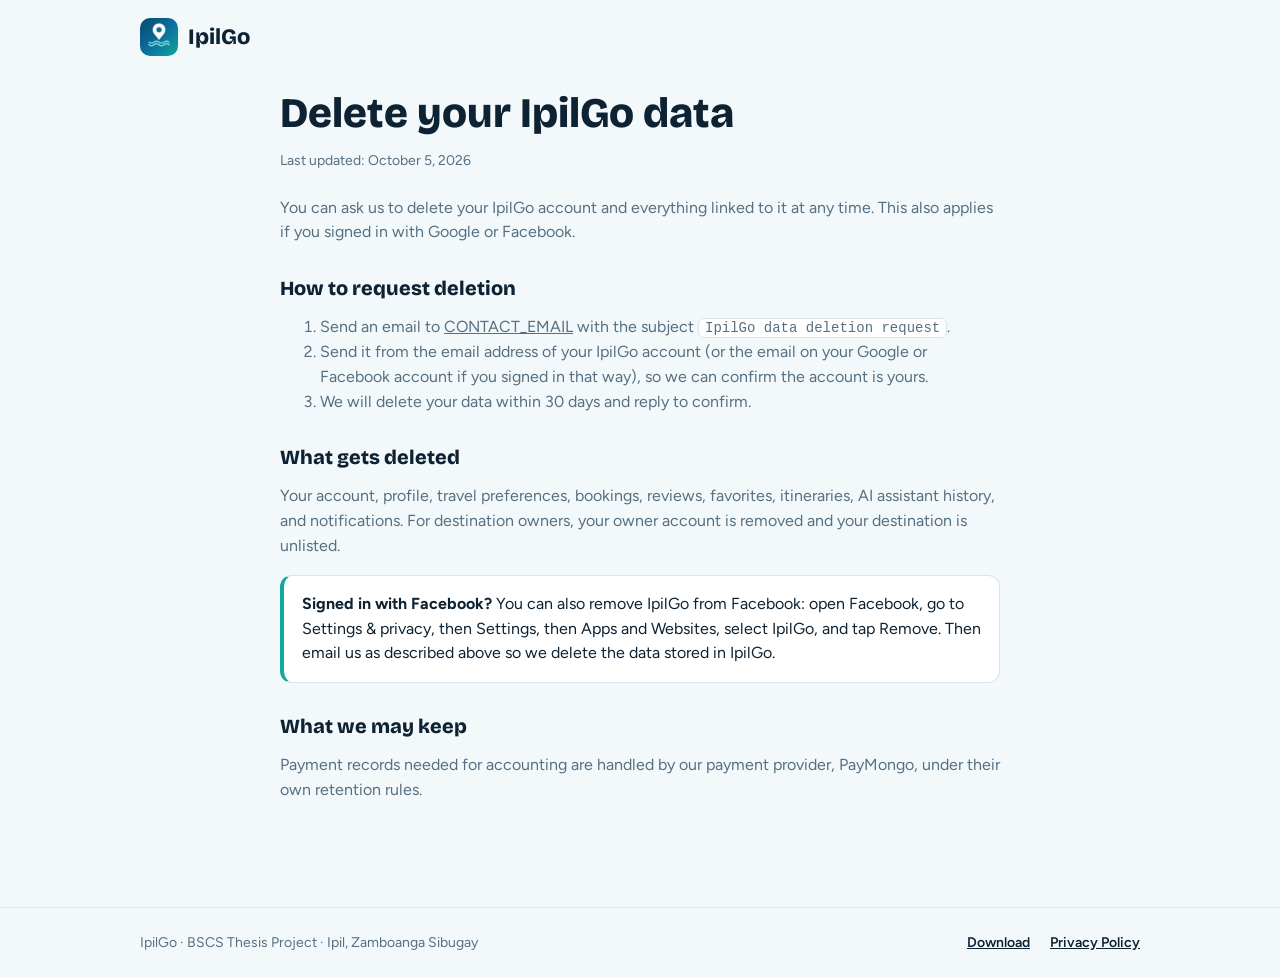
==== data-deletion.html @ b79d1ec6 "IpilGo download site: landing page, privacy policy, data deletion, version.json Co-Authored-By: Clau" ====
<!doctype html>
<html lang="en">
<head>
<meta charset="utf-8">
<meta name="viewport" content="width=device-width, initial-scale=1">
<title>Data Deletion · IpilGo</title>
<link rel="icon" type="image/png" href="img/favicon.png">
<link rel="preconnect" href="https://fonts.googleapis.com">
<link rel="stylesheet" href="https://fonts.googleapis.com/css2?family=Bricolage+Grotesque:opsz,wght@12..96,800&family=Figtree:wght@400;600;700&display=swap">
<link rel="stylesheet" href="styles.css">
</head>
<body>
<header class="site">
  <div class="wrap"><a class="brand" href="./"><img src="img/tourist-icon.png" alt="">IpilGo</a></div>
</header>

<main class="wrap doc">
  <h1>Delete your IpilGo data</h1>
  <p class="updated">Last updated: October 5, 2026</p>

  <p>You can ask us to delete your IpilGo account and everything linked to it at any time. This also applies if you signed in with Google or Facebook.</p>

  <h2>How to request deletion</h2>
  <ol>
    <li>Send an email to <a href="mailto:CONTACT_EMAIL?subject=IpilGo%20data%20deletion%20request">CONTACT_EMAIL</a> with the subject <code>IpilGo data deletion request</code>.</li>
    <li>Send it from the email address of your IpilGo account (or the email on your Google or Facebook account if you signed in that way), so we can confirm the account is yours.</li>
    <li>We will delete your data within 30 days and reply to confirm.</li>
  </ol>

  <h2>What gets deleted</h2>
  <p>Your account, profile, travel preferences, bookings, reviews, favorites, itineraries, AI assistant history, and notifications. For destination owners, your owner account is removed and your destination is unlisted.</p>

  <div class="callout">
    <b>Signed in with Facebook?</b> You can also remove IpilGo from Facebook: open Facebook, go to Settings &amp; privacy, then Settings, then Apps and Websites, select IpilGo, and tap Remove. Then email us as described above so we delete the data stored in IpilGo.
  </div>

  <h2>What we may keep</h2>
  <p>Payment records needed for accounting are handled by our payment provider, PayMongo, under their own retention rules.</p>
</main>

<footer class="site">
  <div class="wrap">
    <span>IpilGo · BSCS Thesis Project · Ipil, Zamboanga Sibugay</span>
    <div class="links"><a href="./">Download</a><a href="privacy.html">Privacy Policy</a></div>
  </div>
</footer>
</body>
</html>
---- styles.css ----
/* IpilGo public site: ocean palette shared with the apps. */
:root {
  --bg: #F3F8FA;
  --surface: #FFFFFF;
  --fg: #0D2233;
  --muted: #557083;
  --line: #D6E4EB;
  --ocean: #0B6E9E;
  --deep: #064B6D;
  --teal: #12A89D;
  --gold: #F5B649;
  --night: #0D2233;
  --display: "Bricolage Grotesque", "Segoe UI", system-ui, sans-serif;
  --body: "Figtree", "Segoe UI", system-ui, sans-serif;
  color-scheme: light;
}
@media (prefers-color-scheme: dark) {
  :root {
    --bg: #08141D; --surface: #0F2230; --fg: #E6F1F6; --muted: #93AEBF; --line: #1E3A4C;
    --ocean: #3AA6DA; color-scheme: dark;
  }
}
* { box-sizing: border-box; }
html { -webkit-text-size-adjust: 100%; }
body { margin: 0; background: var(--bg); color: var(--fg); font-family: var(--body); font-size: 16px; line-height: 1.55; }
img { max-width: 100%; }
.wrap { max-width: 1040px; margin: 0 auto; padding-inline: 20px; }
h1, h2, h3 { font-family: var(--display); text-wrap: balance; margin: 0; line-height: 1.1; }
a { color: inherit; }
a:focus-visible, button:focus-visible { outline: 3px solid var(--gold); outline-offset: 2px; }

header.site { padding-block: 18px; }
.brand { display: inline-flex; align-items: center; gap: 10px; font-family: var(--display); font-weight: 800; font-size: 22px; text-decoration: none; }
.brand img { width: 38px; height: 38px; border-radius: 10px; }

.hero { position: relative; overflow: hidden; color: #fff;
  background: linear-gradient(135deg, #064B6D 0%, #0B6E9E 55%, #12A89D 100%); }
.hero canvas { position: absolute; inset: auto 0 0 0; width: 100%; height: 120px; opacity: .35; }
.hero .wrap { position: relative; padding-block: 64px 96px; display: grid; gap: 18px; }
.eyebrow { text-transform: uppercase; letter-spacing: .14em; font-size: 12px; font-weight: 700; opacity: .85; }
.hero h1 { font-size: clamp(36px, 6vw, 60px); font-weight: 800; max-width: 14ch; }
.hero p { font-size: 18px; max-width: 52ch; opacity: .92; margin: 0; }

.apps { margin-top: -56px; position: relative; display: grid; grid-template-columns: repeat(auto-fit, minmax(300px, 1fr)); gap: 20px; }
.app { background: var(--surface); border: 1px solid var(--line); border-radius: 18px; padding: 24px;
  display: grid; grid-template-columns: 1fr auto; gap: 20px; box-shadow: 0 12px 30px -18px rgba(6,75,109,.45); min-width: 0; }
.app .info { display: grid; gap: 10px; align-content: start; min-width: 0; }
.app .icon { width: 56px; height: 56px; border-radius: 14px; }
.app h2 { font-size: 24px; font-weight: 800; }
.app p { margin: 0; color: var(--muted); font-size: 15px; }
.meta { font-size: 13px; color: var(--muted); font-variant-numeric: tabular-nums; }
.btn { display: inline-flex; align-items: center; justify-content: center; gap: 8px; font-weight: 700; font-size: 15px;
  padding: 12px 18px; border-radius: 12px; text-decoration: none; border: 0; font-family: var(--body); justify-self: start; }
.btn svg { width: 18px; height: 18px; }
.app.tourist .btn { background: var(--ocean); color: #fff; }
.app.owner .btn { background: var(--night); color: var(--gold); outline: 1px solid #2A4558; }
.qr { display: grid; gap: 6px; justify-items: center; align-content: start; }
.qr .box { background: #fff; padding: 8px; border-radius: 10px; border: 1px solid var(--line); width: 128px; height: 128px; }
.qr .box img, .qr .box canvas { width: 110px !important; height: 110px !important; display: block; }
.qr span { font-size: 12px; color: var(--muted); }
@media (max-width: 440px) { .app { grid-template-columns: 1fr; } .qr { justify-items: start; } }

section.block { padding-block: 64px 8px; }
section.block h2 { font-size: 30px; font-weight: 800; margin-bottom: 8px; }
.lede { color: var(--muted); margin: 0 0 28px; max-width: 60ch; }
.steps { list-style: none; padding: 0; margin: 0; display: grid; grid-template-columns: repeat(auto-fit, minmax(220px, 1fr)); gap: 16px; counter-reset: s; }
.steps li { counter-increment: s; display: grid; gap: 8px; align-content: start; padding: 20px; border-radius: 14px; background: var(--surface); border: 1px solid var(--line); }
.steps li::before { content: counter(s); font-family: var(--display); font-weight: 800; font-size: 15px; width: 30px; height: 30px; border-radius: 50%;
  display: grid; place-items: center; background: var(--teal); color: #fff; }
.steps b { font-size: 16px; }
.steps span { color: var(--muted); font-size: 14px; }
.prompt { font-size: 13px; background: var(--bg); border: 1px dashed var(--line); border-radius: 8px; padding: 8px 10px; }
.prompt em { font-style: normal; font-weight: 700; color: var(--ocean); }
.faq { display: grid; gap: 10px; max-width: 760px; }
.faq details { background: var(--surface); border: 1px solid var(--line); border-radius: 12px; padding: 14px 18px; }
.faq summary { font-weight: 700; cursor: pointer; }
.faq p { margin: 10px 0 0; color: var(--muted); font-size: 15px; }

footer.site { margin-top: 64px; border-top: 1px solid var(--line); padding-block: 24px; font-size: 14px; color: var(--muted); }
footer.site .wrap { display: flex; justify-content: space-between; gap: 16px; flex-wrap: wrap; }
footer.site .links { display: flex; gap: 20px; flex-wrap: wrap; font-weight: 600; color: var(--fg); }

/* Legal pages */
.doc { max-width: 760px; padding-block: 8px 24px; }
.doc h1 { font-size: clamp(30px, 5vw, 42px); font-weight: 800; margin-bottom: 8px; }
.doc h2 { font-size: 20px; font-weight: 800; margin-top: 32px; margin-bottom: 8px; }
.doc p, .doc li { color: var(--muted); }
.doc .updated { font-size: 14px; margin-bottom: 24px; }
.doc .callout { background: var(--surface); border: 1px solid var(--line); border-left: 4px solid var(--teal); border-radius: 12px; padding: 16px 18px; color: var(--fg); }
.doc code { background: var(--surface); border: 1px solid var(--line); border-radius: 6px; padding: 1px 6px; font-size: 14px; }
@media (prefers-reduced-motion: reduce) { .hero canvas { display: none; } }
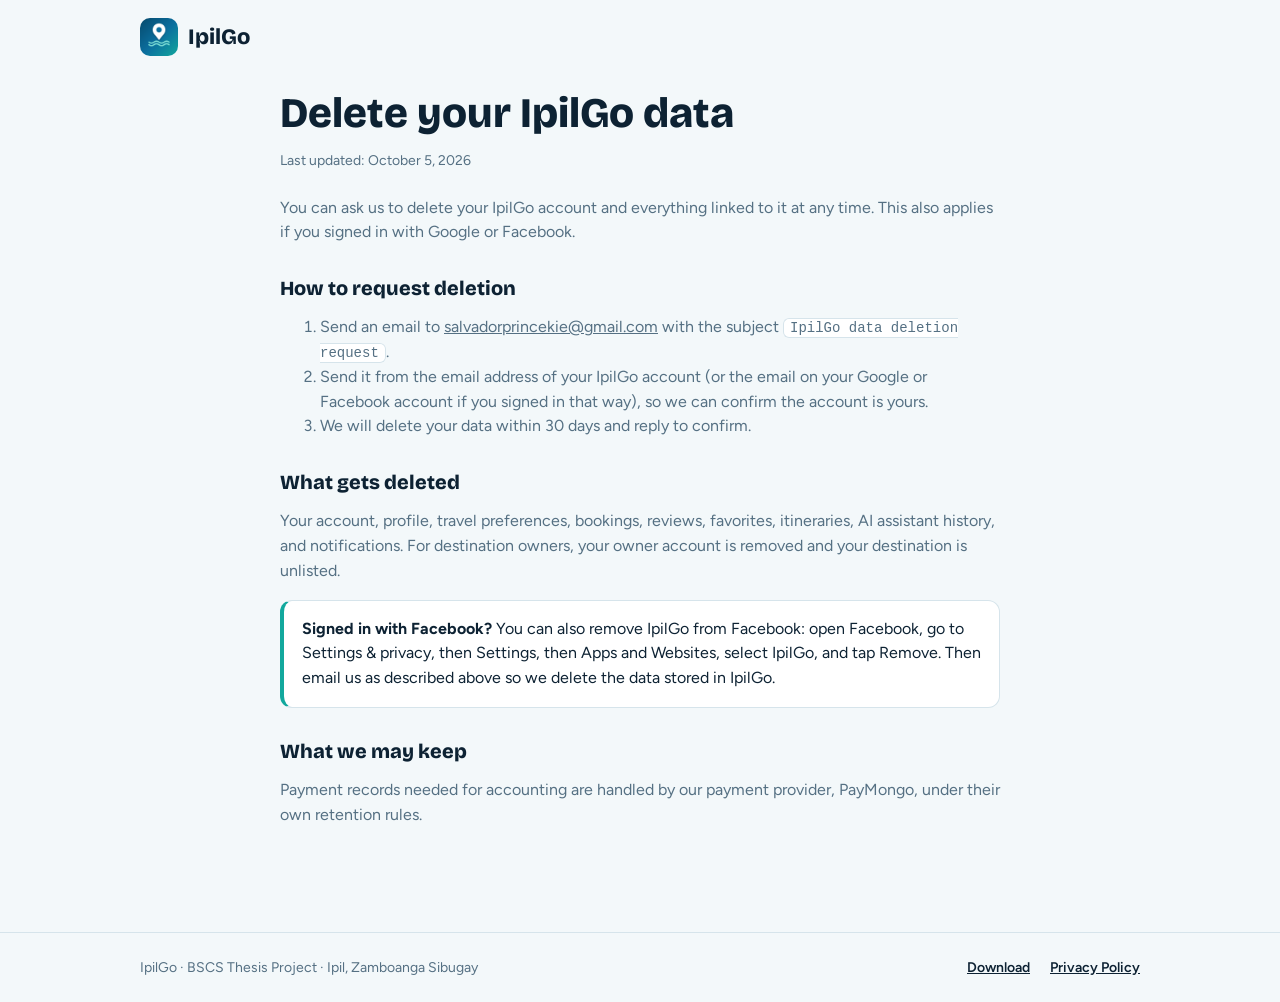
==== commit 2713e4df: "Set contact email on privacy and data deletion pages Co-Authored-By: Claude Opus 5.5 <noreply@anthro" ====
--- a/data-deletion.html
+++ b/data-deletion.html
@@ -22,7 +22,7 @@
 
   <h2>How to request deletion</h2>
   <ol>
-    <li>Send an email to <a href="mailto:CONTACT_EMAIL?subject=IpilGo%20data%20deletion%20request">CONTACT_EMAIL</a> with the subject <code>IpilGo data deletion request</code>.</li>
+    <li>Send an email to <a href="mailto:salvadorprincekie@gmail.com?subject=IpilGo%20data%20deletion%20request">salvadorprincekie@gmail.com</a> with the subject <code>IpilGo data deletion request</code>.</li>
     <li>Send it from the email address of your IpilGo account (or the email on your Google or Facebook account if you signed in that way), so we can confirm the account is yours.</li>
     <li>We will delete your data within 30 days and reply to confirm.</li>
   </ol>
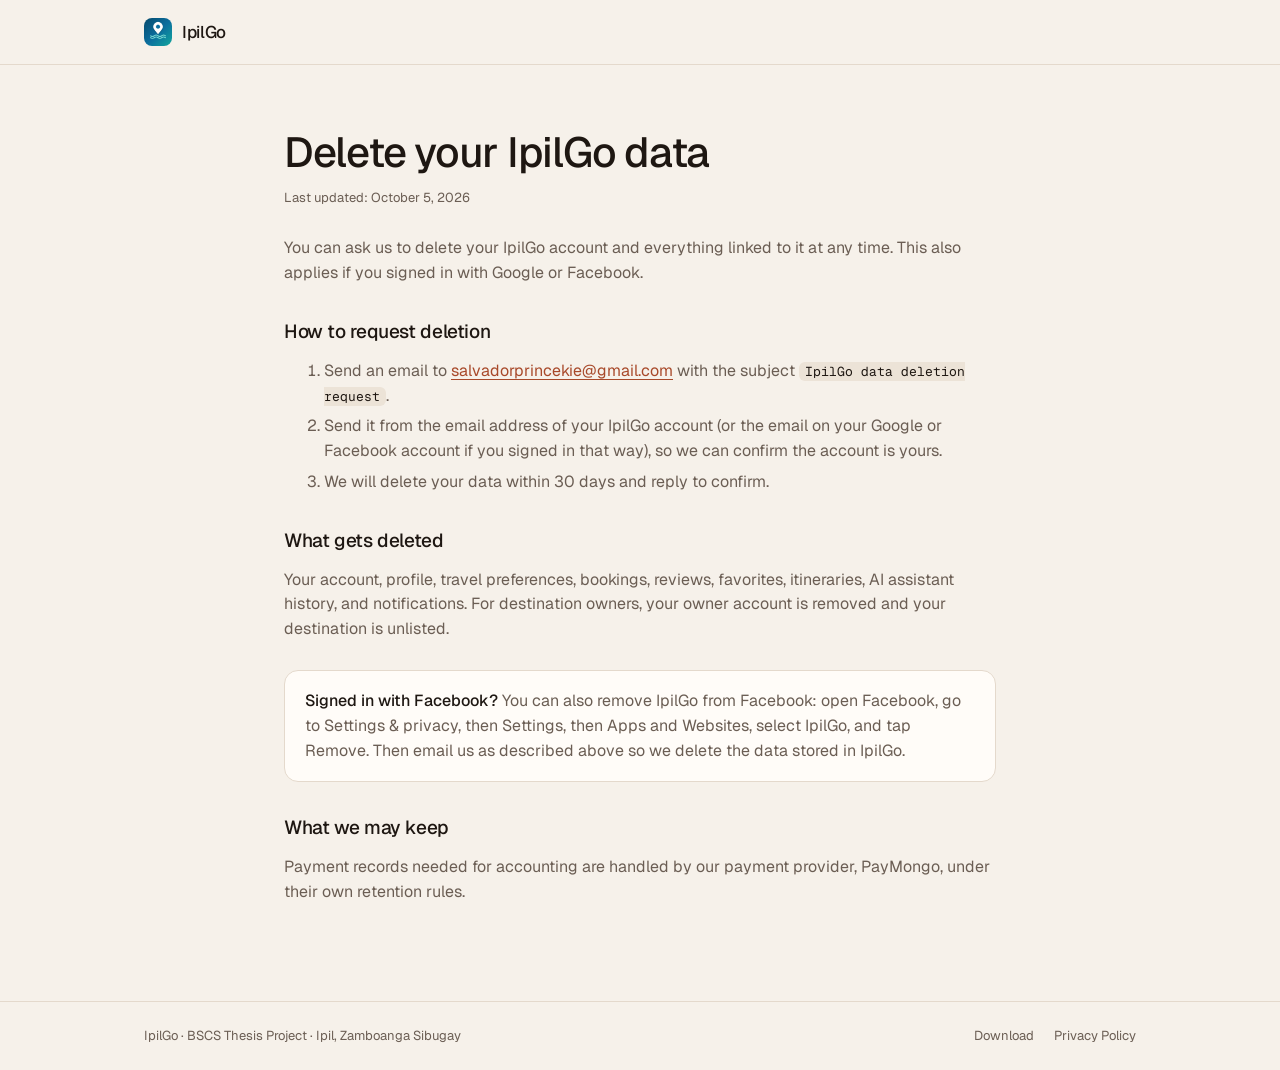
==== commit 364ab809: "Website: restyle download site in the shared IpilGo design system Geist type, warm neutral tokens wi" ====
--- a/data-deletion.html
+++ b/data-deletion.html
@@ -6,7 +6,7 @@
 <title>Data Deletion · IpilGo</title>
 <link rel="icon" type="image/png" href="img/favicon.png">
 <link rel="preconnect" href="https://fonts.googleapis.com">
-<link rel="stylesheet" href="https://fonts.googleapis.com/css2?family=Bricolage+Grotesque:opsz,wght@12..96,800&family=Figtree:wght@400;600;700&display=swap">
+<link rel="stylesheet" href="https://fonts.googleapis.com/css2?family=Geist:wght@400;500&family=Geist+Mono:wght@400&display=swap">
 <link rel="stylesheet" href="styles.css">
 </head>
 <body>
--- a/styles.css
+++ b/styles.css
@@ -1,91 +1,106 @@
-/* IpilGo public site: ocean palette shared with the apps. */
+/* IpilGo public site: same "quiet premium" tokens as the apps
+   (src/design/tokens.ts in tourist/owner, index.css in admin).
+   Geist, 1px hairlines instead of shadows, one terracotta accent,
+   Lucide-style line icons at 1.75 stroke. Light + dark follow the system. */
 :root {
-  --bg: #F3F8FA;
-  --surface: #FFFFFF;
-  --fg: #0D2233;
-  --muted: #557083;
-  --line: #D6E4EB;
-  --ocean: #0B6E9E;
-  --deep: #064B6D;
-  --teal: #12A89D;
-  --gold: #F5B649;
-  --night: #0D2233;
-  --display: "Bricolage Grotesque", "Segoe UI", system-ui, sans-serif;
-  --body: "Figtree", "Segoe UI", system-ui, sans-serif;
+  --bg: #F6F1EA; --surface: #FFFCF8; --text: #1E1712; --muted: #6B5E54; --border: #E4D9CC;
+  --accent: #A8492A; --on-accent: #FFFFFF; --placeholder: #ECE3D7; --none: #A99B8F;
+  --radius: 14px; --radius-sm: 10px;
+  --font: "Geist", ui-sans-serif, system-ui, -apple-system, "Segoe UI", sans-serif;
+  --mono: "Geist Mono", ui-monospace, "SF Mono", Menlo, monospace;
   color-scheme: light;
 }
 @media (prefers-color-scheme: dark) {
   :root {
-    --bg: #08141D; --surface: #0F2230; --fg: #E6F1F6; --muted: #93AEBF; --line: #1E3A4C;
-    --ocean: #3AA6DA; color-scheme: dark;
+    --bg: #14100D; --surface: #1C1714; --text: #F3ECE4; --muted: #A9998C; --border: #2F2721;
+    --accent: #E39372; --on-accent: #24120A; --placeholder: #241D18; --none: #6E625A;
+    color-scheme: dark;
   }
 }
 * { box-sizing: border-box; }
 html { -webkit-text-size-adjust: 100%; }
-body { margin: 0; background: var(--bg); color: var(--fg); font-family: var(--body); font-size: 16px; line-height: 1.55; }
+body { margin: 0; background: var(--bg); color: var(--text); font-family: var(--font); font-size: 16px; line-height: 1.55;
+  -webkit-font-smoothing: antialiased; }
 img { max-width: 100%; }
-.wrap { max-width: 1040px; margin: 0 auto; padding-inline: 20px; }
-h1, h2, h3 { font-family: var(--display); text-wrap: balance; margin: 0; line-height: 1.1; }
+.wrap { max-width: 1040px; margin: 0 auto; padding-inline: 24px; }
+h1, h2, h3 { font-weight: 500; letter-spacing: -0.03em; text-wrap: balance; margin: 0; line-height: 1.1; }
 a { color: inherit; }
-a:focus-visible, button:focus-visible { outline: 3px solid var(--gold); outline-offset: 2px; }
+a:focus-visible, button:focus-visible, summary:focus-visible { outline: 2px solid var(--accent); outline-offset: 3px; border-radius: 4px; }
+.icon-line { width: 16px; height: 16px; fill: none; stroke: currentColor; stroke-width: 1.75; stroke-linecap: round; stroke-linejoin: round; flex-shrink: 0; }
+.label { text-transform: uppercase; letter-spacing: .08em; font-size: 12px; font-weight: 500; color: var(--muted); }
 
-header.site { padding-block: 18px; }
-.brand { display: inline-flex; align-items: center; gap: 10px; font-family: var(--display); font-weight: 800; font-size: 22px; text-decoration: none; }
-.brand img { width: 38px; height: 38px; border-radius: 10px; }
+header.site { border-bottom: 1px solid var(--border); }
+header.site .wrap { display: flex; align-items: center; justify-content: space-between; gap: 16px; height: 64px; }
+.brand { display: inline-flex; align-items: center; gap: 10px; font-weight: 500; font-size: 17px; letter-spacing: -0.02em; text-decoration: none; }
+.brand img { width: 28px; height: 28px; border-radius: 8px; }
+header.site nav { display: flex; gap: 24px; font-size: 14px; color: var(--muted); }
+header.site nav a { text-decoration: none; }
+header.site nav a:hover { color: var(--text); }
+@media (max-width: 480px) { header.site nav { display: none; } }
 
-.hero { position: relative; overflow: hidden; color: #fff;
-  background: linear-gradient(135deg, #064B6D 0%, #0B6E9E 55%, #12A89D 100%); }
-.hero canvas { position: absolute; inset: auto 0 0 0; width: 100%; height: 120px; opacity: .35; }
-.hero .wrap { position: relative; padding-block: 64px 96px; display: grid; gap: 18px; }
-.eyebrow { text-transform: uppercase; letter-spacing: .14em; font-size: 12px; font-weight: 700; opacity: .85; }
-.hero h1 { font-size: clamp(36px, 6vw, 60px); font-weight: 800; max-width: 14ch; }
-.hero p { font-size: 18px; max-width: 52ch; opacity: .92; margin: 0; }
+.hero .wrap { padding-block: 72px 48px; display: grid; gap: 18px; }
+.hero h1 { font-size: clamp(36px, 6vw, 60px); max-width: 15ch; }
+.hero p { font-size: 18px; max-width: 52ch; color: var(--muted); margin: 0; }
 
-.apps { margin-top: -56px; position: relative; display: grid; grid-template-columns: repeat(auto-fit, minmax(300px, 1fr)); gap: 20px; }
-.app { background: var(--surface); border: 1px solid var(--line); border-radius: 18px; padding: 24px;
-  display: grid; grid-template-columns: 1fr auto; gap: 20px; box-shadow: 0 12px 30px -18px rgba(6,75,109,.45); min-width: 0; }
+.apps { display: grid; grid-template-columns: repeat(auto-fit, minmax(300px, 1fr));
+  background: var(--surface); border: 1px solid var(--border); border-radius: var(--radius); overflow: hidden; }
+.app { padding: 28px; display: grid; grid-template-columns: 1fr auto; gap: 24px; min-width: 0; }
+.app + .app { border-left: 1px solid var(--border); }
+@media (max-width: 680px) { .app + .app { border-left: 0; border-top: 1px solid var(--border); } }
 .app .info { display: grid; gap: 10px; align-content: start; min-width: 0; }
-.app .icon { width: 56px; height: 56px; border-radius: 14px; }
-.app h2 { font-size: 24px; font-weight: 800; }
+.app .icon { width: 48px; height: 48px; border-radius: var(--radius-sm); margin-bottom: 6px; }
+.app h2 { font-size: 22px; }
 .app p { margin: 0; color: var(--muted); font-size: 15px; }
 .meta { font-size: 13px; color: var(--muted); font-variant-numeric: tabular-nums; }
-.btn { display: inline-flex; align-items: center; justify-content: center; gap: 8px; font-weight: 700; font-size: 15px;
-  padding: 12px 18px; border-radius: 12px; text-decoration: none; border: 0; font-family: var(--body); justify-self: start; }
-.btn svg { width: 18px; height: 18px; }
-.app.tourist .btn { background: var(--ocean); color: #fff; }
-.app.owner .btn { background: var(--night); color: var(--gold); outline: 1px solid #2A4558; }
-.qr { display: grid; gap: 6px; justify-items: center; align-content: start; }
-.qr .box { background: #fff; padding: 8px; border-radius: 10px; border: 1px solid var(--line); width: 128px; height: 128px; }
+.btn { display: inline-flex; align-items: center; justify-content: center; gap: 8px; font-weight: 500; font-size: 14px; height: 42px;
+  padding: 0 18px; border-radius: var(--radius-sm); text-decoration: none; font-family: var(--font); justify-self: start; margin-top: 8px;
+  background: var(--accent); color: var(--on-accent); border: 1px solid var(--accent); transition: opacity .15s; }
+.btn:hover { opacity: .92; }
+.btn.outline { background: transparent; color: var(--text); border-color: var(--border); }
+.btn.outline:hover { opacity: 1; border-color: var(--text); }
+.qr { display: grid; gap: 8px; justify-items: center; align-content: start; }
+.qr .box { background: #FFFCF8; padding: 8px; border-radius: var(--radius-sm); border: 1px solid var(--border); width: 128px; height: 128px; }
 .qr .box img, .qr .box canvas { width: 110px !important; height: 110px !important; display: block; }
 .qr span { font-size: 12px; color: var(--muted); }
 @media (max-width: 440px) { .app { grid-template-columns: 1fr; } .qr { justify-items: start; } }
 
-section.block { padding-block: 64px 8px; }
-section.block h2 { font-size: 30px; font-weight: 800; margin-bottom: 8px; }
+section.block { padding-block: 80px 0; }
+section.block h2 { font-size: 30px; margin-bottom: 10px; }
 .lede { color: var(--muted); margin: 0 0 28px; max-width: 60ch; }
-.steps { list-style: none; padding: 0; margin: 0; display: grid; grid-template-columns: repeat(auto-fit, minmax(220px, 1fr)); gap: 16px; counter-reset: s; }
-.steps li { counter-increment: s; display: grid; gap: 8px; align-content: start; padding: 20px; border-radius: 14px; background: var(--surface); border: 1px solid var(--line); }
-.steps li::before { content: counter(s); font-family: var(--display); font-weight: 800; font-size: 15px; width: 30px; height: 30px; border-radius: 50%;
-  display: grid; place-items: center; background: var(--teal); color: #fff; }
-.steps b { font-size: 16px; }
+.notice { display: flex; gap: 10px; align-items: flex-start; max-width: 760px; margin: -8px 0 32px; font-size: 14px; color: var(--muted); }
+.notice .icon-line { margin-top: 3px; color: var(--text); }
+.notice b { color: var(--text); font-weight: 500; }
+.faq a, .doc a { color: var(--accent); text-underline-offset: 3px; }
+.steps { list-style: none; padding: 0; margin: 0; display: grid; grid-template-columns: repeat(auto-fit, minmax(220px, 1fr));
+  border-top: 1px solid var(--border); counter-reset: s; }
+.steps li { counter-increment: s; display: grid; gap: 6px; align-content: start; padding: 20px 24px 20px 0; }
+.steps li::before { content: counter(s, decimal-leading-zero); font-family: var(--mono); font-size: 13px; color: var(--accent); margin-bottom: 6px; }
+.steps b { font-size: 16px; font-weight: 500; }
 .steps span { color: var(--muted); font-size: 14px; }
-.prompt { font-size: 13px; background: var(--bg); border: 1px dashed var(--line); border-radius: 8px; padding: 8px 10px; }
-.prompt em { font-style: normal; font-weight: 700; color: var(--ocean); }
-.faq { display: grid; gap: 10px; max-width: 760px; }
-.faq details { background: var(--surface); border: 1px solid var(--line); border-radius: 12px; padding: 14px 18px; }
-.faq summary { font-weight: 700; cursor: pointer; }
-.faq p { margin: 10px 0 0; color: var(--muted); font-size: 15px; }
+.prompt { font-size: 13px; color: var(--muted); background: var(--placeholder); border-radius: 8px; padding: 8px 10px; margin-top: 4px; justify-self: start; }
+.prompt em { font-style: normal; font-weight: 500; color: var(--text); }
+.faq { max-width: 760px; border-top: 1px solid var(--border); }
+.faq details { border-bottom: 1px solid var(--border); }
+.faq summary { list-style: none; display: flex; justify-content: space-between; align-items: center; gap: 16px;
+  padding-block: 18px; font-weight: 500; cursor: pointer; }
+.faq summary::-webkit-details-marker { display: none; }
+.faq summary .icon-line { color: var(--muted); transition: transform .2s; }
+.faq details[open] summary .icon-line { transform: rotate(45deg); }
+.faq p { margin: -6px 0 18px; color: var(--muted); font-size: 15px; max-width: 64ch; }
 
-footer.site { margin-top: 64px; border-top: 1px solid var(--line); padding-block: 24px; font-size: 14px; color: var(--muted); }
+footer.site { margin-top: 96px; border-top: 1px solid var(--border); padding-block: 24px; font-size: 13px; color: var(--muted); }
 footer.site .wrap { display: flex; justify-content: space-between; gap: 16px; flex-wrap: wrap; }
-footer.site .links { display: flex; gap: 20px; flex-wrap: wrap; font-weight: 600; color: var(--fg); }
+footer.site .links { display: flex; gap: 20px; flex-wrap: wrap; }
+footer.site .links a { text-decoration: none; }
+footer.site .links a:hover { color: var(--text); }
 
 /* Legal pages */
-.doc { max-width: 760px; padding-block: 8px 24px; }
-.doc h1 { font-size: clamp(30px, 5vw, 42px); font-weight: 800; margin-bottom: 8px; }
-.doc h2 { font-size: 20px; font-weight: 800; margin-top: 32px; margin-bottom: 8px; }
+.doc { max-width: 760px; padding-block: 64px 0; }
+.doc h1 { font-size: clamp(30px, 5vw, 42px); margin-bottom: 10px; }
+.doc h2 { font-size: 19px; margin-top: 36px; margin-bottom: 8px; letter-spacing: -0.02em; }
 .doc p, .doc li { color: var(--muted); }
-.doc .updated { font-size: 14px; margin-bottom: 24px; }
-.doc .callout { background: var(--surface); border: 1px solid var(--line); border-left: 4px solid var(--teal); border-radius: 12px; padding: 16px 18px; color: var(--fg); }
-.doc code { background: var(--surface); border: 1px solid var(--line); border-radius: 6px; padding: 1px 6px; font-size: 14px; }
-@media (prefers-reduced-motion: reduce) { .hero canvas { display: none; } }
+.doc li { margin-bottom: 6px; }
+.doc b { color: var(--text); font-weight: 500; }
+.doc .updated { font-size: 13px; margin-bottom: 28px; }
+.doc .callout { background: var(--surface); border: 1px solid var(--border); border-radius: var(--radius); padding: 18px 20px; color: var(--muted); margin-top: 28px; }
+.doc code { font-family: var(--mono); background: var(--placeholder); border-radius: 6px; padding: 1px 6px; font-size: 13px; color: var(--text); }
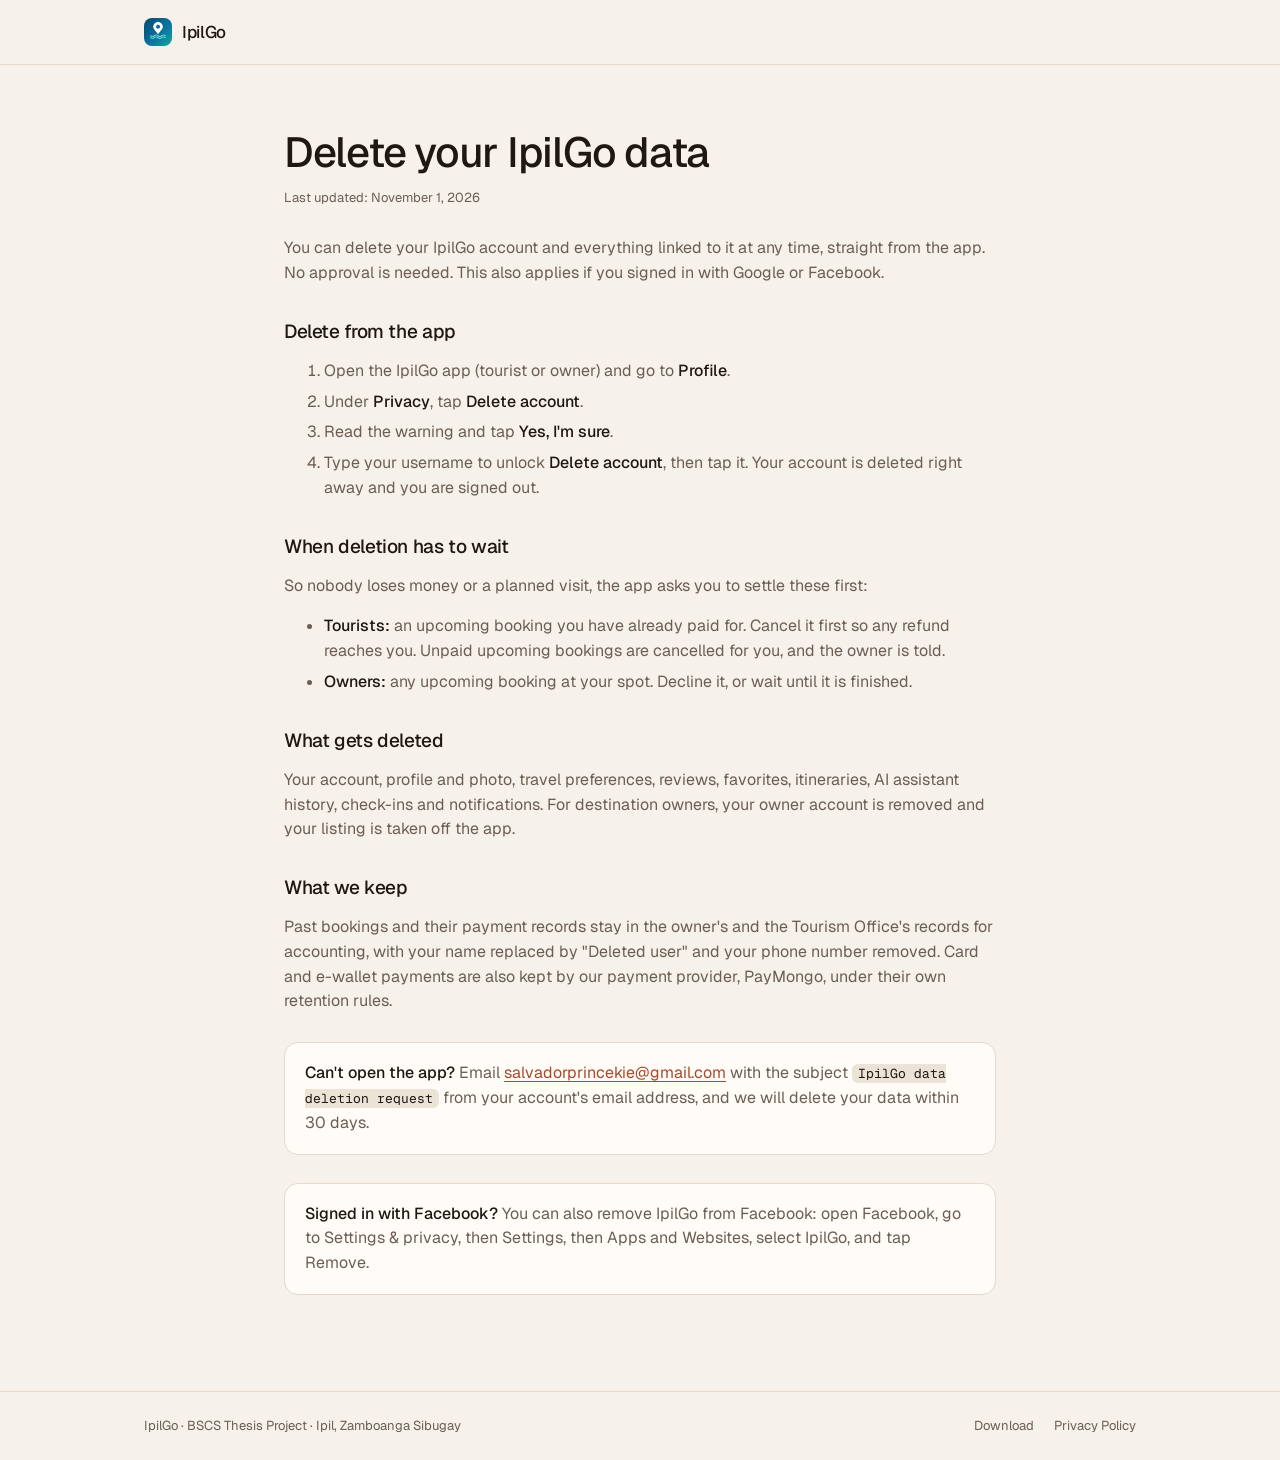
==== commit 7a0f452c: "Data deletion page: delete from the app in Profile, what waits, what is kept Co-Authored-By: Claude " ====
--- a/data-deletion.html
+++ b/data-deletion.html
@@ -16,26 +16,38 @@
 
 <main class="wrap doc">
   <h1>Delete your IpilGo data</h1>
-  <p class="updated">Last updated: October 5, 2026</p>
+  <p class="updated">Last updated: November 1, 2026</p>
 
-  <p>You can ask us to delete your IpilGo account and everything linked to it at any time. This also applies if you signed in with Google or Facebook.</p>
+  <p>You can delete your IpilGo account and everything linked to it at any time, straight from the app. No approval is needed. This also applies if you signed in with Google or Facebook.</p>
 
-  <h2>How to request deletion</h2>
+  <h2>Delete from the app</h2>
   <ol>
-    <li>Send an email to <a href="mailto:salvadorprincekie@gmail.com?subject=IpilGo%20data%20deletion%20request">salvadorprincekie@gmail.com</a> with the subject <code>IpilGo data deletion request</code>.</li>
-    <li>Send it from the email address of your IpilGo account (or the email on your Google or Facebook account if you signed in that way), so we can confirm the account is yours.</li>
-    <li>We will delete your data within 30 days and reply to confirm.</li>
+    <li>Open the IpilGo app (tourist or owner) and go to <b>Profile</b>.</li>
+    <li>Under <b>Privacy</b>, tap <b>Delete account</b>.</li>
+    <li>Read the warning and tap <b>Yes, I'm sure</b>.</li>
+    <li>Type your username to unlock <b>Delete account</b>, then tap it. Your account is deleted right away and you are signed out.</li>
   </ol>
 
+  <h2>When deletion has to wait</h2>
+  <p>So nobody loses money or a planned visit, the app asks you to settle these first:</p>
+  <ul>
+    <li><b>Tourists:</b> an upcoming booking you have already paid for. Cancel it first so any refund reaches you. Unpaid upcoming bookings are cancelled for you, and the owner is told.</li>
+    <li><b>Owners:</b> any upcoming booking at your spot. Decline it, or wait until it is finished.</li>
+  </ul>
+
   <h2>What gets deleted</h2>
-  <p>Your account, profile, travel preferences, bookings, reviews, favorites, itineraries, AI assistant history, and notifications. For destination owners, your owner account is removed and your destination is unlisted.</p>
+  <p>Your account, profile and photo, travel preferences, reviews, favorites, itineraries, AI assistant history, check-ins and notifications. For destination owners, your owner account is removed and your listing is taken off the app.</p>
+
+  <h2>What we keep</h2>
+  <p>Past bookings and their payment records stay in the owner's and the Tourism Office's records for accounting, with your name replaced by "Deleted user" and your phone number removed. Card and e-wallet payments are also kept by our payment provider, PayMongo, under their own retention rules.</p>
 
   <div class="callout">
-    <b>Signed in with Facebook?</b> You can also remove IpilGo from Facebook: open Facebook, go to Settings &amp; privacy, then Settings, then Apps and Websites, select IpilGo, and tap Remove. Then email us as described above so we delete the data stored in IpilGo.
+    <b>Can't open the app?</b> Email <a href="mailto:salvadorprincekie@gmail.com?subject=IpilGo%20data%20deletion%20request">salvadorprincekie@gmail.com</a> with the subject <code>IpilGo data deletion request</code> from your account's email address, and we will delete your data within 30 days.
   </div>
 
-  <h2>What we may keep</h2>
-  <p>Payment records needed for accounting are handled by our payment provider, PayMongo, under their own retention rules.</p>
+  <div class="callout">
+    <b>Signed in with Facebook?</b> You can also remove IpilGo from Facebook: open Facebook, go to Settings &amp; privacy, then Settings, then Apps and Websites, select IpilGo, and tap Remove.
+  </div>
 </main>
 
 <footer class="site">
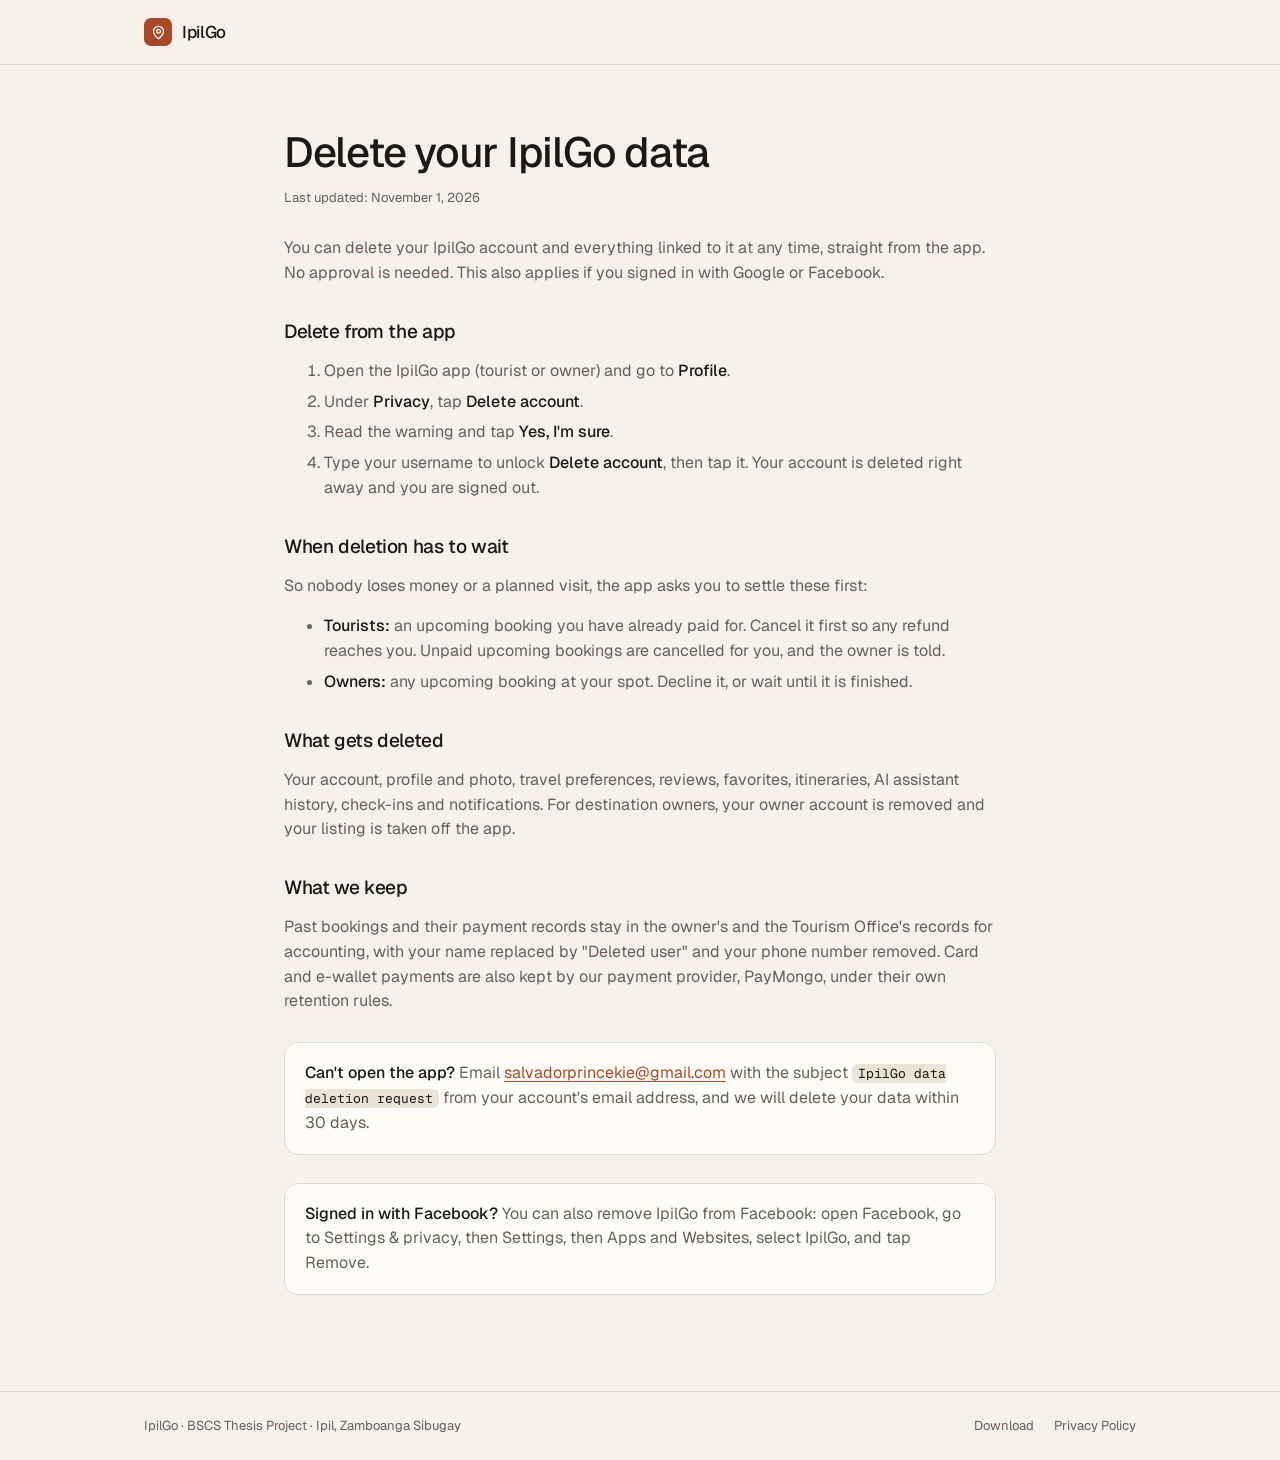
==== commit a5fa9db6: "Site header: in-app brand mark (map pin on accent tile) replaces the old blue logo Co-Authored-By: C" ====
--- a/data-deletion.html
+++ b/data-deletion.html
@@ -11,7 +11,7 @@
 </head>
 <body>
 <header class="site">
-  <div class="wrap"><a class="brand" href="./"><img src="img/tourist-icon.png" alt="">IpilGo</a></div>
+  <div class="wrap"><a class="brand" href="./"><span class="brand-mark" aria-hidden="true"><svg viewBox="0 0 24 24" fill="none" stroke="currentColor" stroke-width="2" stroke-linecap="round" stroke-linejoin="round"><path d="M20 10c0 4.993-5.539 10.193-7.399 11.799a1 1 0 0 1-1.202 0C9.539 20.193 4 14.993 4 10a8 8 0 0 1 16 0"/><circle cx="12" cy="10" r="3"/></svg></span>IpilGo</a></div>
 </header>
 
 <main class="wrap doc">
--- a/styles.css
+++ b/styles.css
@@ -32,7 +32,9 @@
 header.site { border-bottom: 1px solid var(--border); }
 header.site .wrap { display: flex; align-items: center; justify-content: space-between; gap: 16px; height: 64px; }
 .brand { display: inline-flex; align-items: center; gap: 10px; font-weight: 500; font-size: 17px; letter-spacing: -0.02em; text-decoration: none; }
-.brand img { width: 28px; height: 28px; border-radius: 8px; }
+/* Same mark as inside the apps: a map pin on the accent tile. */
+.brand-mark { width: 28px; height: 28px; border-radius: 7px; background: var(--accent); color: var(--on-accent); display: inline-flex; align-items: center; justify-content: center; }
+.brand-mark svg { width: 15px; height: 15px; }
 header.site nav { display: flex; gap: 24px; font-size: 14px; color: var(--muted); }
 header.site nav a { text-decoration: none; }
 header.site nav a:hover { color: var(--text); }
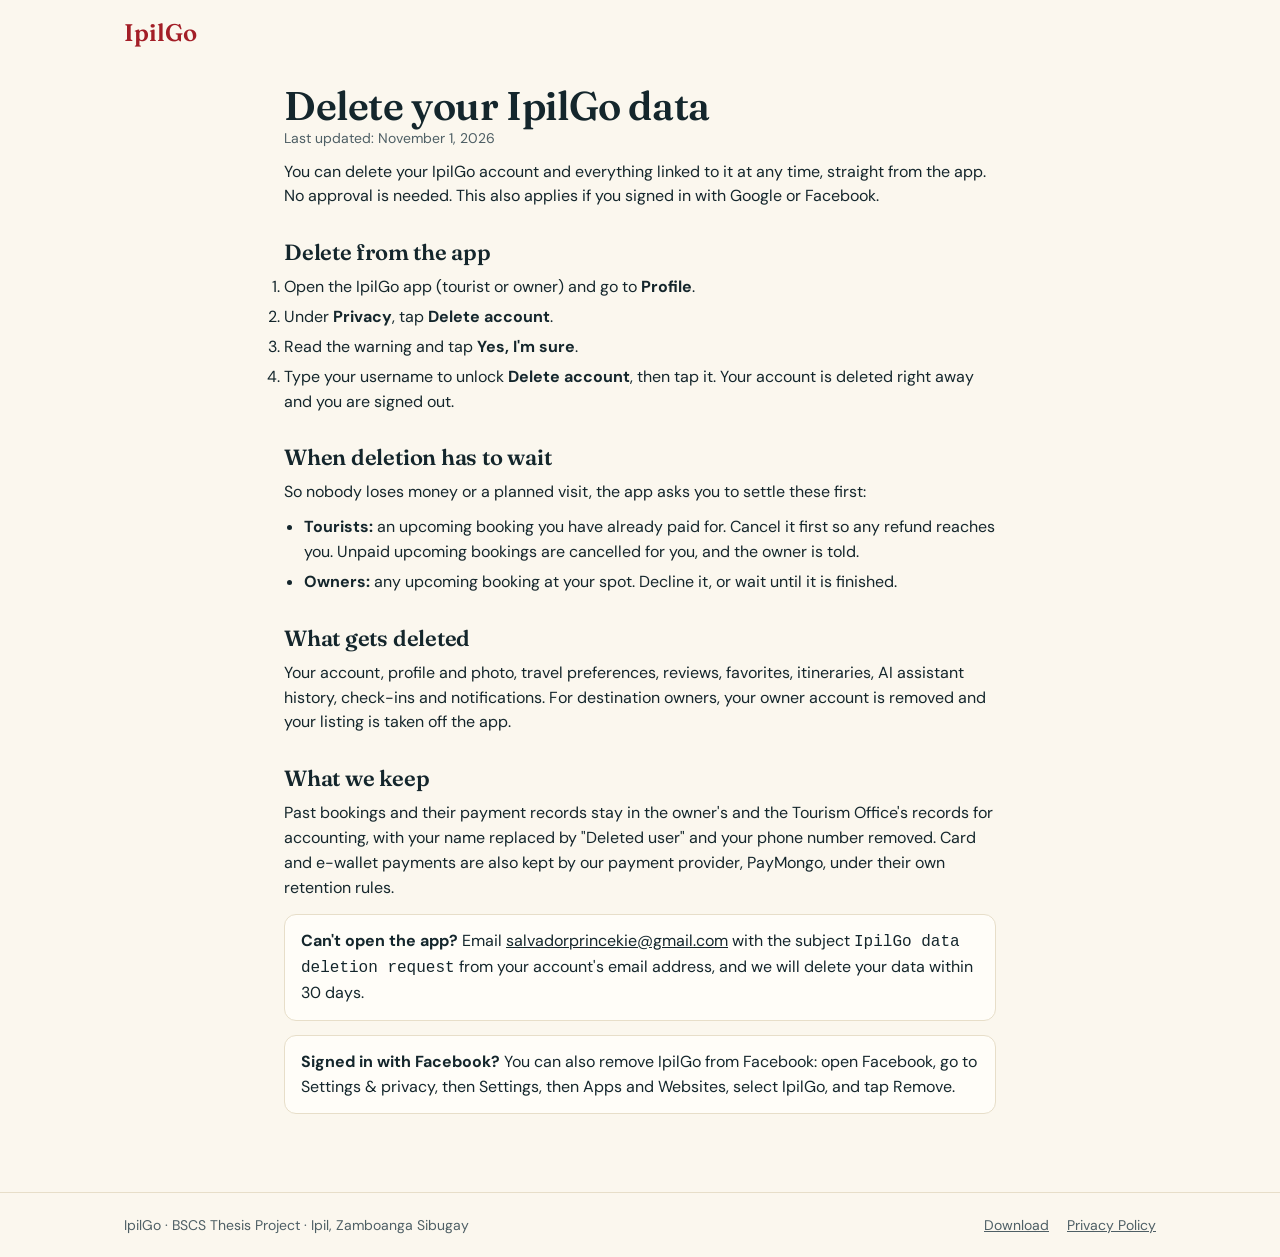
==== commit 45a2549c: "Website redesign: Tara na sa Ipil headline, Ipil photo collage, wave into a teal download section, c" ====
--- a/data-deletion.html
+++ b/data-deletion.html
@@ -6,12 +6,13 @@
 <title>Data Deletion · IpilGo</title>
 <link rel="icon" type="image/png" href="img/favicon.png">
 <link rel="preconnect" href="https://fonts.googleapis.com">
-<link rel="stylesheet" href="https://fonts.googleapis.com/css2?family=Geist:wght@400;500&family=Geist+Mono:wght@400&display=swap">
+<link rel="preconnect" href="https://fonts.gstatic.com" crossorigin>
+<link rel="stylesheet" href="https://fonts.googleapis.com/css2?family=DM+Sans:opsz,wght@9..40,400;9..40,500;9..40,600&family=Fraunces:opsz,wght@9..144,600&display=swap">
 <link rel="stylesheet" href="styles.css">
 </head>
 <body>
 <header class="site">
-  <div class="wrap"><a class="brand" href="./"><span class="brand-mark" aria-hidden="true"><svg viewBox="0 0 24 24" fill="none" stroke="currentColor" stroke-width="2" stroke-linecap="round" stroke-linejoin="round"><path d="M20 10c0 4.993-5.539 10.193-7.399 11.799a1 1 0 0 1-1.202 0C9.539 20.193 4 14.993 4 10a8 8 0 0 1 16 0"/><circle cx="12" cy="10" r="3"/></svg></span>IpilGo</a></div>
+  <div class="wrap"><a class="brand" href="./">IpilGo</a></div>
 </header>
 
 <main class="wrap doc">
--- a/styles.css
+++ b/styles.css
@@ -1,108 +1,84 @@
-/* IpilGo public site: same "quiet premium" tokens as the apps
-   (src/design/tokens.ts in tourist/owner, index.css in admin).
-   Geist, 1px hairlines instead of shadows, one terracotta accent,
-   Lucide-style line icons at 1.75 stroke. Light + dark follow the system. */
-:root {
-  --bg: #F6F1EA; --surface: #FFFCF8; --text: #1E1712; --muted: #6B5E54; --border: #E4D9CC;
-  --accent: #A8492A; --on-accent: #FFFFFF; --placeholder: #ECE3D7; --none: #A99B8F;
-  --radius: 14px; --radius-sm: 10px;
-  --font: "Geist", ui-sans-serif, system-ui, -apple-system, "Segoe UI", sans-serif;
-  --mono: "Geist Mono", ui-monospace, "SF Mono", Menlo, monospace;
-  color-scheme: light;
+/* IpilGo download site: cream page, sea teal band, Fraunces + DM Sans. */
+:root{--bg:#FBF7EE;--surface:#FFFDF8;--text:#14262C;--muted:#4E5F65;--line:#E7DEC9;--teal:#0F4C5C;--red:#A31E27;--gold:#F3D47E;
+  --font:'DM Sans',ui-sans-serif,system-ui,-apple-system,'Segoe UI',sans-serif;--display:'Fraunces',Georgia,'Times New Roman',serif;}
+*{margin:0;padding:0;box-sizing:border-box;}
+html{scroll-behavior:smooth;scroll-padding-top:72px;}
+body{background:var(--bg);color:var(--text);font:16px/1.55 var(--font);-webkit-font-smoothing:antialiased;overflow-x:clip;}
+a{color:inherit;}
+a:focus-visible,summary:focus-visible{outline:2px solid var(--teal);outline-offset:3px;border-radius:4px;}
+h1,h2{font-family:var(--display);font-weight:600;letter-spacing:-.01em;}
+.wrap{max-width:1080px;margin:0 auto;padding:0 24px;}
+
+header.site{position:sticky;top:0;z-index:10;background:var(--bg);}
+header.site .wrap{display:flex;justify-content:space-between;align-items:center;gap:16px;min-height:64px;}
+.brand{font:600 24px var(--display);color:var(--red);text-decoration:none;}
+header.site nav{display:flex;gap:22px;}
+header.site nav a{font-size:15px;font-weight:500;text-decoration:none;}
+header.site nav a:hover{color:var(--red);}
+
+.hero{padding:12px 0 44px;}
+.hero-grid{display:grid;grid-template-columns:1.05fr 1fr;gap:34px;align-items:center;}
+.kick{color:var(--red);font-weight:600;font-size:14px;letter-spacing:.06em;text-transform:uppercase;}
+.hero h1{font-size:68px;line-height:1.05;margin:8px 0 12px;}
+.hero p{font-size:17px;line-height:1.6;color:#46565C;}
+.collage{position:relative;height:430px;}
+.collage img{position:absolute;object-fit:cover;border-radius:18px;box-shadow:0 14px 30px rgba(20,38,44,.2);}
+.collage .p1{width:62%;height:100%;right:0;top:0;}
+.collage .p2{width:50%;height:46%;left:0;top:8%;}
+.collage .p3{width:44%;height:40%;left:6%;bottom:2%;}
+
+.band{position:relative;background:var(--teal);padding:66px 0 30px;}
+.band::before{content:'';position:absolute;left:0;right:0;top:-1px;height:64px;background:var(--bg);
+  clip-path:path('M0 0 L2600 0 L2600 26 C 1640 58 1380 8 1180 30 S 760 66 560 34 S 180 8 0 34 Z');}
+.apps{position:relative;display:grid;grid-template-columns:1fr 1fr;gap:18px;max-width:1000px;margin:0 auto;}
+.app{display:flex;align-items:center;gap:14px;background:var(--surface);border-radius:14px;padding:12px 14px;}
+.app .icon{width:52px;height:52px;border-radius:12px;object-fit:cover;flex-shrink:0;}
+.info{flex:1;min-width:0;}
+.app h2{font-size:18px;line-height:1.2;}
+.app p{font-size:14px;color:var(--muted);margin-bottom:8px;}
+.btn{display:inline-block;padding:7px 14px;border-radius:9px;background:var(--teal);color:#fff;font-size:14px;font-weight:600;text-decoration:none;box-shadow:inset 0 0 0 1.5px var(--teal);}
+.btn:hover{opacity:.9;}
+.btn.outline{background:none;color:var(--teal);}
+.qr{width:84px;height:84px;flex-shrink:0;padding:4px;background:#fff;border-radius:8px;}
+.qr canvas,.qr img{display:block;width:100%!important;height:100%!important;}
+.note{position:relative;text-align:center;color:#D6E7EA;font-size:14.5px;margin-top:16px;}
+.note b{color:var(--gold);}
+
+.block{padding:44px 0 0;}
+.block h2{font-size:32px;margin-bottom:10px;}
+.lede{color:var(--muted);max-width:66ch;margin-bottom:18px;}
+.steps{display:grid;grid-template-columns:repeat(4,1fr);gap:18px;list-style:none;counter-reset:s;}
+.steps li{counter-increment:s;}
+.steps li::before{content:counter(s);display:block;font:600 30px var(--display);color:var(--red);}
+.steps b{display:block;font-weight:600;}
+.steps span{font-size:14.5px;color:var(--muted);}
+details{border-top:1px solid var(--line);padding:13px 0;}
+summary{cursor:pointer;font-weight:600;}
+details p{color:var(--muted);margin-top:6px;font-size:15px;max-width:70ch;}
+
+footer.site{margin-top:44px;padding:22px 0;border-top:1px solid var(--line);font-size:14px;color:var(--muted);}
+footer.site .wrap{display:flex;justify-content:space-between;gap:12px;flex-wrap:wrap;}
+footer.site .links{display:flex;gap:18px;}
+
+/* Privacy and data deletion pages */
+.doc{max-width:760px;padding-top:20px;padding-bottom:20px;}
+.doc h1{font-size:40px;line-height:1.1;}
+.doc h2{font-size:22px;margin:26px 0 6px;}
+.doc p,.doc ul{margin-bottom:10px;}
+.doc ul{padding-left:20px;}
+.doc li{margin-bottom:5px;}
+.updated{color:var(--muted);font-size:14px;margin-bottom:18px;}
+.callout{background:var(--surface);border:1px solid var(--line);border-radius:12px;padding:14px 16px;margin:14px 0;}
+
+@media (max-width:860px){
+  .hero-grid,.apps{grid-template-columns:1fr;}
+  .hero h1{font-size:46px;}
+  .collage{height:300px;}
+  .steps{grid-template-columns:1fr 1fr;}
 }
-@media (prefers-color-scheme: dark) {
-  :root {
-    --bg: #14100D; --surface: #1C1714; --text: #F3ECE4; --muted: #A9998C; --border: #2F2721;
-    --accent: #E39372; --on-accent: #24120A; --placeholder: #241D18; --none: #6E625A;
-    color-scheme: dark;
-  }
+@media (max-width:480px){
+  header.site nav{gap:12px;}
+  header.site nav a{font-size:13.5px;}
+  .qr{display:none;}
+  .steps{grid-template-columns:1fr;}
 }
-* { box-sizing: border-box; }
-html { -webkit-text-size-adjust: 100%; }
-body { margin: 0; background: var(--bg); color: var(--text); font-family: var(--font); font-size: 16px; line-height: 1.55;
-  -webkit-font-smoothing: antialiased; }
-img { max-width: 100%; }
-.wrap { max-width: 1040px; margin: 0 auto; padding-inline: 24px; }
-h1, h2, h3 { font-weight: 500; letter-spacing: -0.03em; text-wrap: balance; margin: 0; line-height: 1.1; }
-a { color: inherit; }
-a:focus-visible, button:focus-visible, summary:focus-visible { outline: 2px solid var(--accent); outline-offset: 3px; border-radius: 4px; }
-.icon-line { width: 16px; height: 16px; fill: none; stroke: currentColor; stroke-width: 1.75; stroke-linecap: round; stroke-linejoin: round; flex-shrink: 0; }
-.label { text-transform: uppercase; letter-spacing: .08em; font-size: 12px; font-weight: 500; color: var(--muted); }
-
-header.site { border-bottom: 1px solid var(--border); }
-header.site .wrap { display: flex; align-items: center; justify-content: space-between; gap: 16px; height: 64px; }
-.brand { display: inline-flex; align-items: center; gap: 10px; font-weight: 500; font-size: 17px; letter-spacing: -0.02em; text-decoration: none; }
-/* Same mark as inside the apps: a map pin on the accent tile. */
-.brand-mark { width: 28px; height: 28px; border-radius: 7px; background: var(--accent); color: var(--on-accent); display: inline-flex; align-items: center; justify-content: center; }
-.brand-mark svg { width: 15px; height: 15px; }
-header.site nav { display: flex; gap: 24px; font-size: 14px; color: var(--muted); }
-header.site nav a { text-decoration: none; }
-header.site nav a:hover { color: var(--text); }
-@media (max-width: 480px) { header.site nav { display: none; } }
-
-.hero .wrap { padding-block: 72px 48px; display: grid; gap: 18px; }
-.hero h1 { font-size: clamp(36px, 6vw, 60px); max-width: 15ch; }
-.hero p { font-size: 18px; max-width: 52ch; color: var(--muted); margin: 0; }
-
-.apps { display: grid; grid-template-columns: repeat(auto-fit, minmax(300px, 1fr));
-  background: var(--surface); border: 1px solid var(--border); border-radius: var(--radius); overflow: hidden; }
-.app { padding: 28px; display: grid; grid-template-columns: 1fr auto; gap: 24px; min-width: 0; }
-.app + .app { border-left: 1px solid var(--border); }
-@media (max-width: 680px) { .app + .app { border-left: 0; border-top: 1px solid var(--border); } }
-.app .info { display: grid; gap: 10px; align-content: start; min-width: 0; }
-.app .icon { width: 48px; height: 48px; border-radius: var(--radius-sm); margin-bottom: 6px; }
-.app h2 { font-size: 22px; }
-.app p { margin: 0; color: var(--muted); font-size: 15px; }
-.meta { font-size: 13px; color: var(--muted); font-variant-numeric: tabular-nums; }
-.btn { display: inline-flex; align-items: center; justify-content: center; gap: 8px; font-weight: 500; font-size: 14px; height: 42px;
-  padding: 0 18px; border-radius: var(--radius-sm); text-decoration: none; font-family: var(--font); justify-self: start; margin-top: 8px;
-  background: var(--accent); color: var(--on-accent); border: 1px solid var(--accent); transition: opacity .15s; }
-.btn:hover { opacity: .92; }
-.btn.outline { background: transparent; color: var(--text); border-color: var(--border); }
-.btn.outline:hover { opacity: 1; border-color: var(--text); }
-.qr { display: grid; gap: 8px; justify-items: center; align-content: start; }
-.qr .box { background: #FFFCF8; padding: 8px; border-radius: var(--radius-sm); border: 1px solid var(--border); width: 128px; height: 128px; }
-.qr .box img, .qr .box canvas { width: 110px !important; height: 110px !important; display: block; }
-.qr span { font-size: 12px; color: var(--muted); }
-@media (max-width: 440px) { .app { grid-template-columns: 1fr; } .qr { justify-items: start; } }
-
-section.block { padding-block: 80px 0; }
-section.block h2 { font-size: 30px; margin-bottom: 10px; }
-.lede { color: var(--muted); margin: 0 0 28px; max-width: 60ch; }
-.notice { display: flex; gap: 10px; align-items: flex-start; max-width: 760px; margin: -8px 0 32px; font-size: 14px; color: var(--muted); }
-.notice .icon-line { margin-top: 3px; color: var(--text); }
-.notice b { color: var(--text); font-weight: 500; }
-.faq a, .doc a { color: var(--accent); text-underline-offset: 3px; }
-.steps { list-style: none; padding: 0; margin: 0; display: grid; grid-template-columns: repeat(auto-fit, minmax(220px, 1fr));
-  border-top: 1px solid var(--border); counter-reset: s; }
-.steps li { counter-increment: s; display: grid; gap: 6px; align-content: start; padding: 20px 24px 20px 0; }
-.steps li::before { content: counter(s, decimal-leading-zero); font-family: var(--mono); font-size: 13px; color: var(--accent); margin-bottom: 6px; }
-.steps b { font-size: 16px; font-weight: 500; }
-.steps span { color: var(--muted); font-size: 14px; }
-.prompt { font-size: 13px; color: var(--muted); background: var(--placeholder); border-radius: 8px; padding: 8px 10px; margin-top: 4px; justify-self: start; }
-.prompt em { font-style: normal; font-weight: 500; color: var(--text); }
-.faq { max-width: 760px; border-top: 1px solid var(--border); }
-.faq details { border-bottom: 1px solid var(--border); }
-.faq summary { list-style: none; display: flex; justify-content: space-between; align-items: center; gap: 16px;
-  padding-block: 18px; font-weight: 500; cursor: pointer; }
-.faq summary::-webkit-details-marker { display: none; }
-.faq summary .icon-line { color: var(--muted); transition: transform .2s; }
-.faq details[open] summary .icon-line { transform: rotate(45deg); }
-.faq p { margin: -6px 0 18px; color: var(--muted); font-size: 15px; max-width: 64ch; }
-
-footer.site { margin-top: 96px; border-top: 1px solid var(--border); padding-block: 24px; font-size: 13px; color: var(--muted); }
-footer.site .wrap { display: flex; justify-content: space-between; gap: 16px; flex-wrap: wrap; }
-footer.site .links { display: flex; gap: 20px; flex-wrap: wrap; }
-footer.site .links a { text-decoration: none; }
-footer.site .links a:hover { color: var(--text); }
-
-/* Legal pages */
-.doc { max-width: 760px; padding-block: 64px 0; }
-.doc h1 { font-size: clamp(30px, 5vw, 42px); margin-bottom: 10px; }
-.doc h2 { font-size: 19px; margin-top: 36px; margin-bottom: 8px; letter-spacing: -0.02em; }
-.doc p, .doc li { color: var(--muted); }
-.doc li { margin-bottom: 6px; }
-.doc b { color: var(--text); font-weight: 500; }
-.doc .updated { font-size: 13px; margin-bottom: 28px; }
-.doc .callout { background: var(--surface); border: 1px solid var(--border); border-radius: var(--radius); padding: 18px 20px; color: var(--muted); margin-top: 28px; }
-.doc code { font-family: var(--mono); background: var(--placeholder); border-radius: 6px; padding: 1px 6px; font-size: 13px; color: var(--text); }
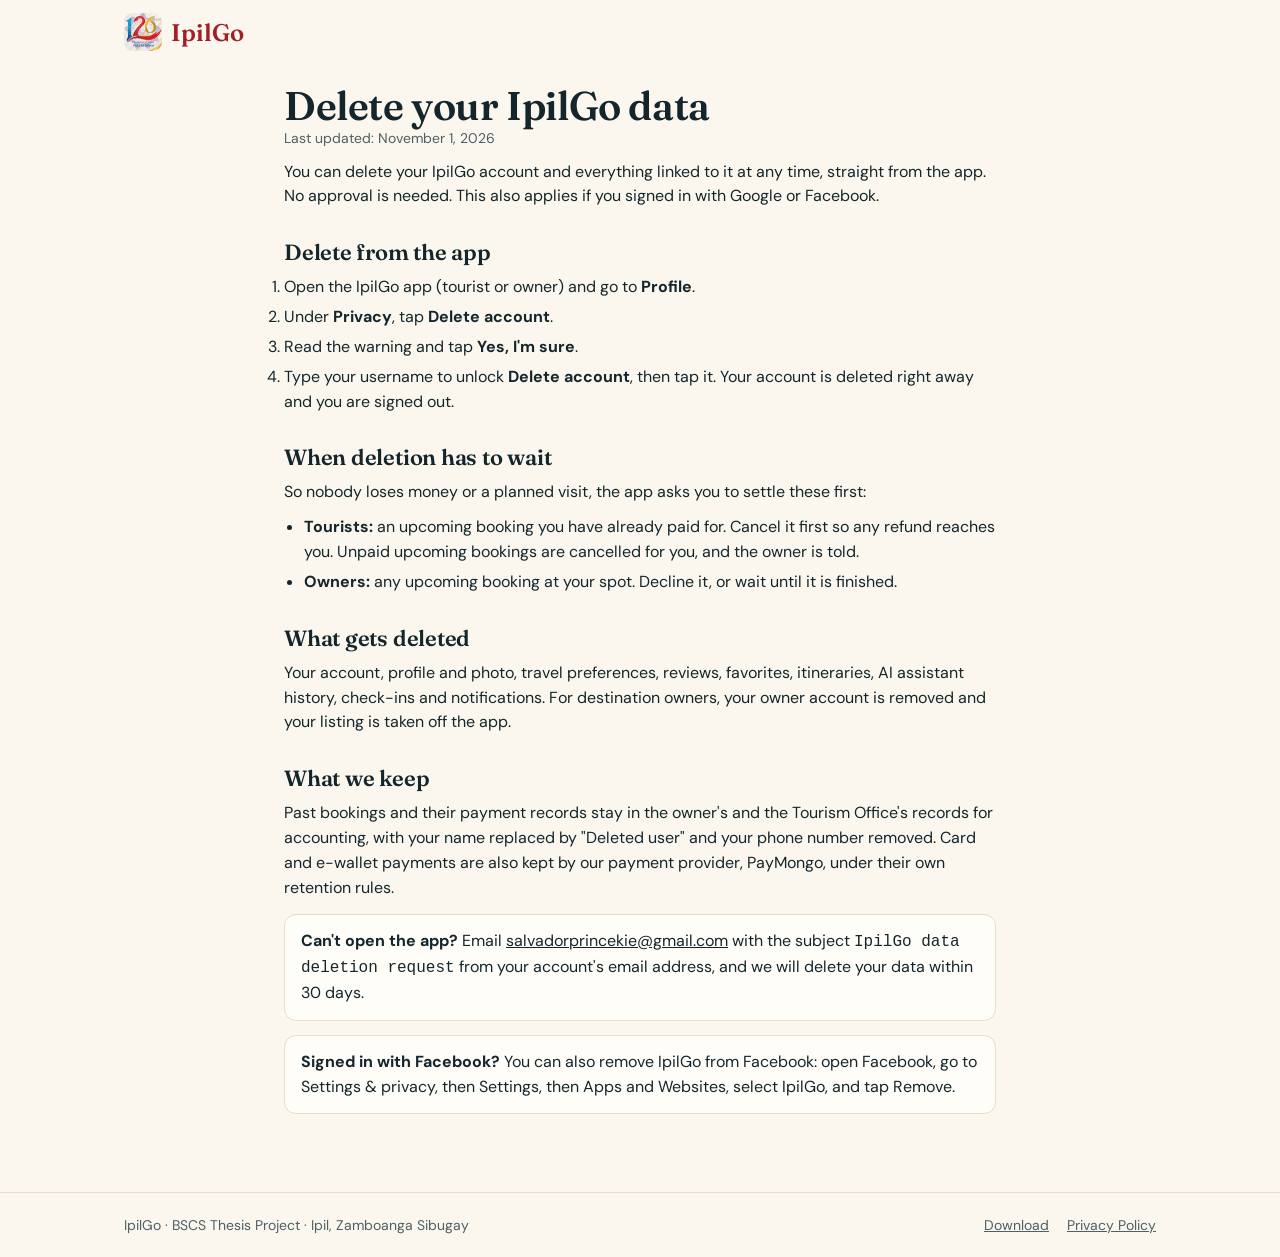
==== commit 04dca6eb: "Website: use the Bayan ng Ipil 120 years logo in the header and browser tab, same as the admin panel" ====
--- a/data-deletion.html
+++ b/data-deletion.html
@@ -12,7 +12,7 @@
 </head>
 <body>
 <header class="site">
-  <div class="wrap"><a class="brand" href="./">IpilGo</a></div>
+  <div class="wrap"><a class="brand" href="./"><img src="img/ipil-120-logo.webp" width="38" height="38" alt="Bayan ng Ipil 120 years">IpilGo</a></div>
 </header>
 
 <main class="wrap doc">
--- a/styles.css
+++ b/styles.css
@@ -11,7 +11,8 @@
 
 header.site{position:sticky;top:0;z-index:10;background:var(--bg);}
 header.site .wrap{display:flex;justify-content:space-between;align-items:center;gap:16px;min-height:64px;}
-.brand{font:600 24px var(--display);color:var(--red);text-decoration:none;}
+.brand{display:inline-flex;align-items:center;gap:9px;font:600 24px var(--display);color:var(--red);text-decoration:none;}
+.brand img{width:38px;height:38px;border-radius:9px;object-fit:cover;}
 header.site nav{display:flex;gap:22px;}
 header.site nav a{font-size:15px;font-weight:500;text-decoration:none;}
 header.site nav a:hover{color:var(--red);}
@@ -77,7 +78,8 @@
   .steps{grid-template-columns:1fr 1fr;}
 }
 @media (max-width:480px){
-  header.site nav{gap:12px;}
+  header.site nav{gap:10px;}
+  .brand{font-size:0;gap:0;}
   header.site nav a{font-size:13.5px;}
   .qr{display:none;}
   .steps{grid-template-columns:1fr;}
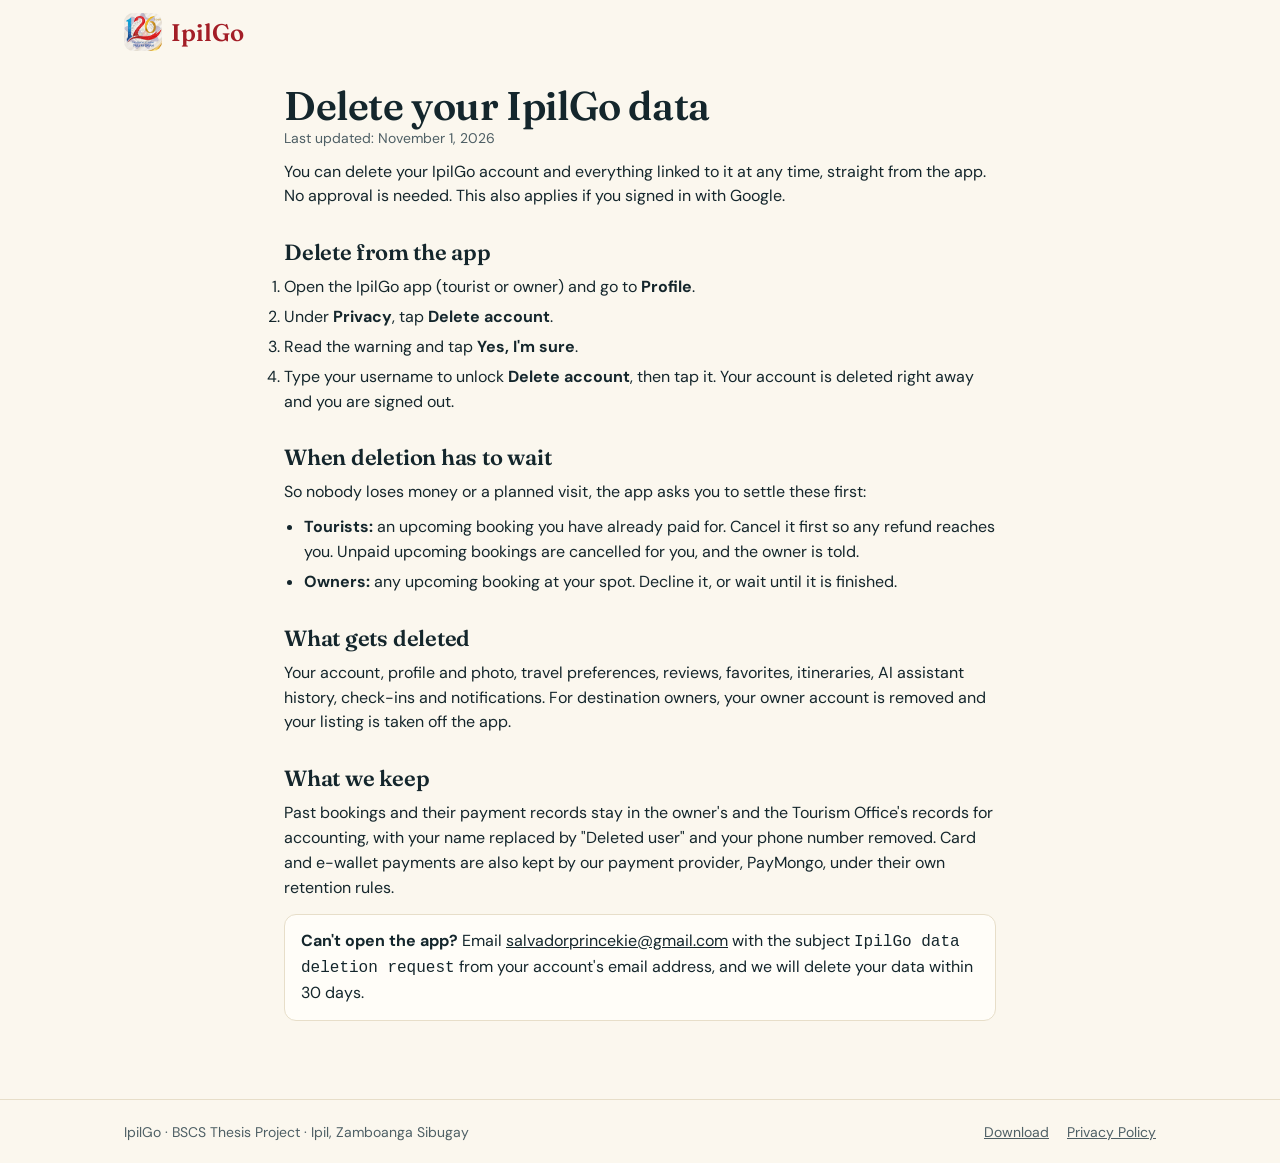
==== commit 138cd118: "Privacy and data deletion pages: Google sign-in only, Facebook removed Co-Authored-By: Claude Opus 5" ====
--- a/data-deletion.html
+++ b/data-deletion.html
@@ -19,7 +19,7 @@
   <h1>Delete your IpilGo data</h1>
   <p class="updated">Last updated: November 1, 2026</p>
 
-  <p>You can delete your IpilGo account and everything linked to it at any time, straight from the app. No approval is needed. This also applies if you signed in with Google or Facebook.</p>
+  <p>You can delete your IpilGo account and everything linked to it at any time, straight from the app. No approval is needed. This also applies if you signed in with Google.</p>
 
   <h2>Delete from the app</h2>
   <ol>
@@ -45,10 +45,6 @@
   <div class="callout">
     <b>Can't open the app?</b> Email <a href="mailto:salvadorprincekie@gmail.com?subject=IpilGo%20data%20deletion%20request">salvadorprincekie@gmail.com</a> with the subject <code>IpilGo data deletion request</code> from your account's email address, and we will delete your data within 30 days.
   </div>
-
-  <div class="callout">
-    <b>Signed in with Facebook?</b> You can also remove IpilGo from Facebook: open Facebook, go to Settings &amp; privacy, then Settings, then Apps and Websites, select IpilGo, and tap Remove.
-  </div>
 </main>
 
 <footer class="site">
